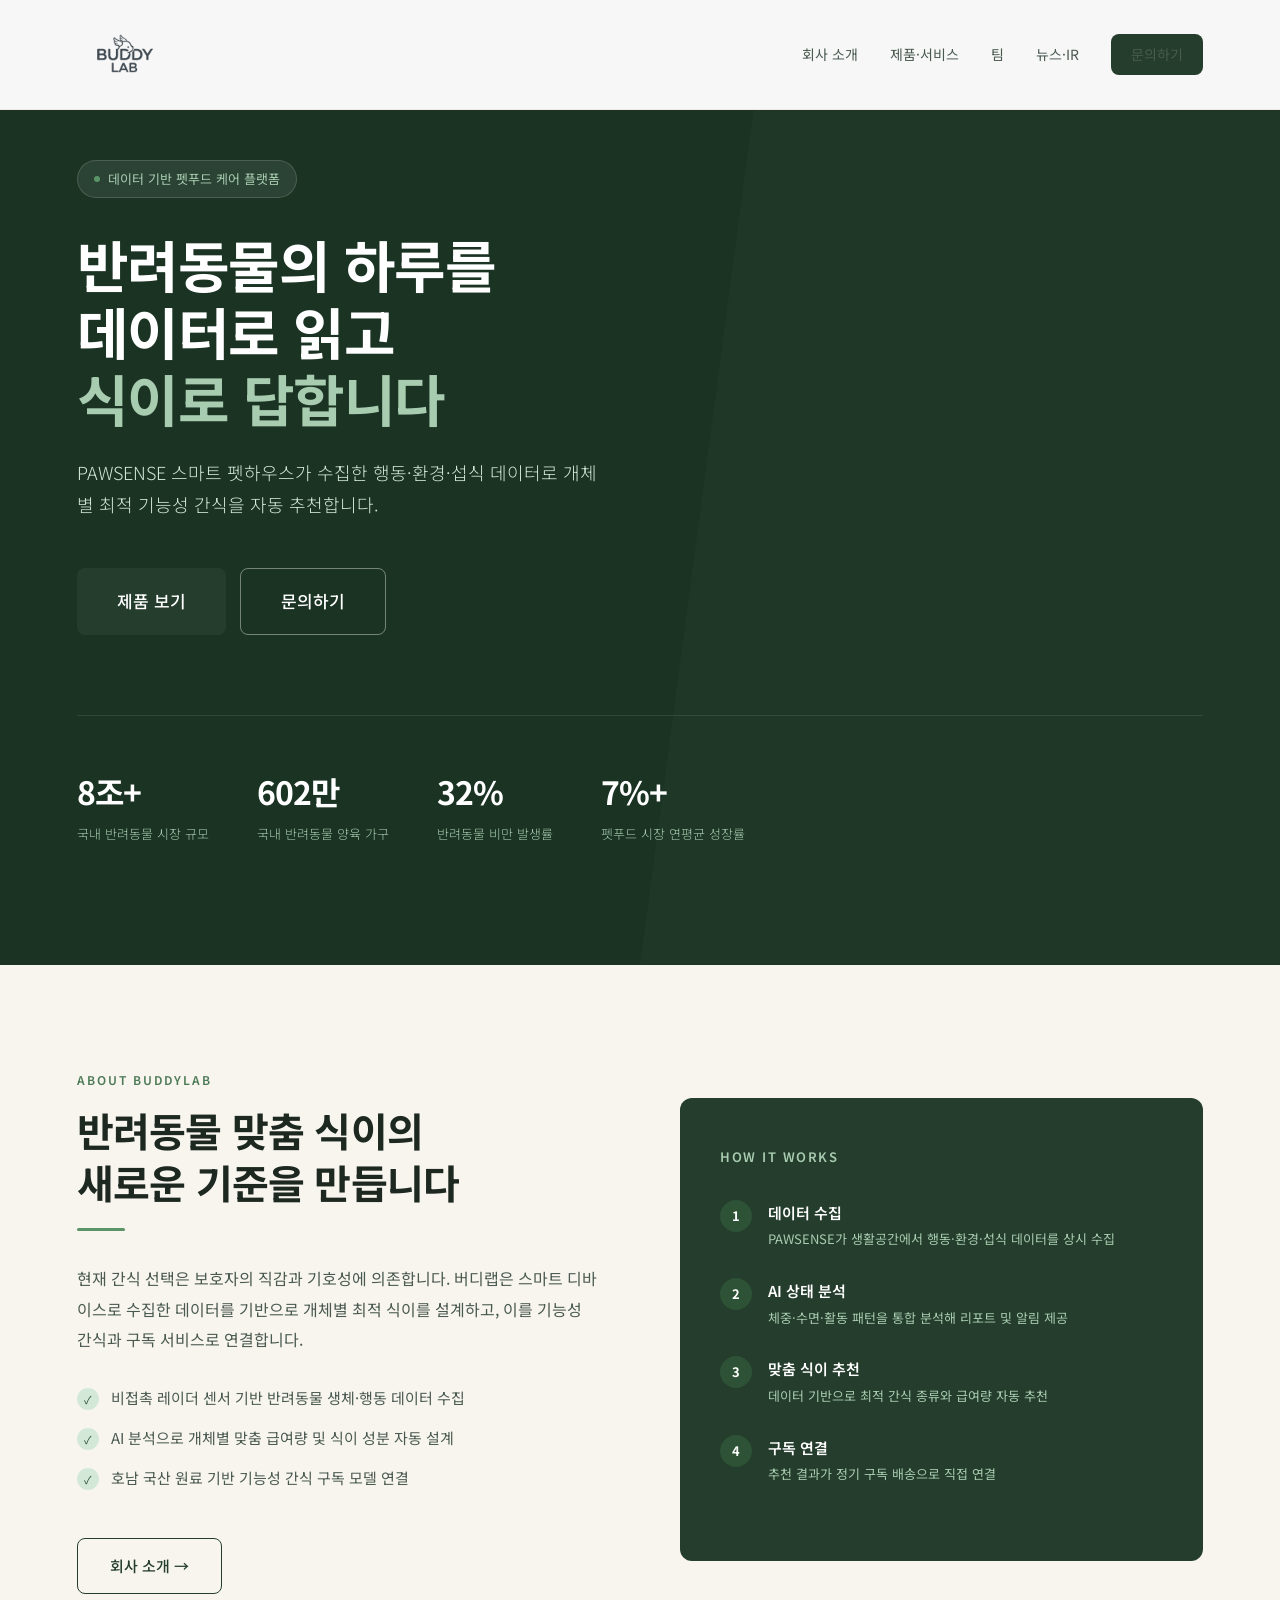
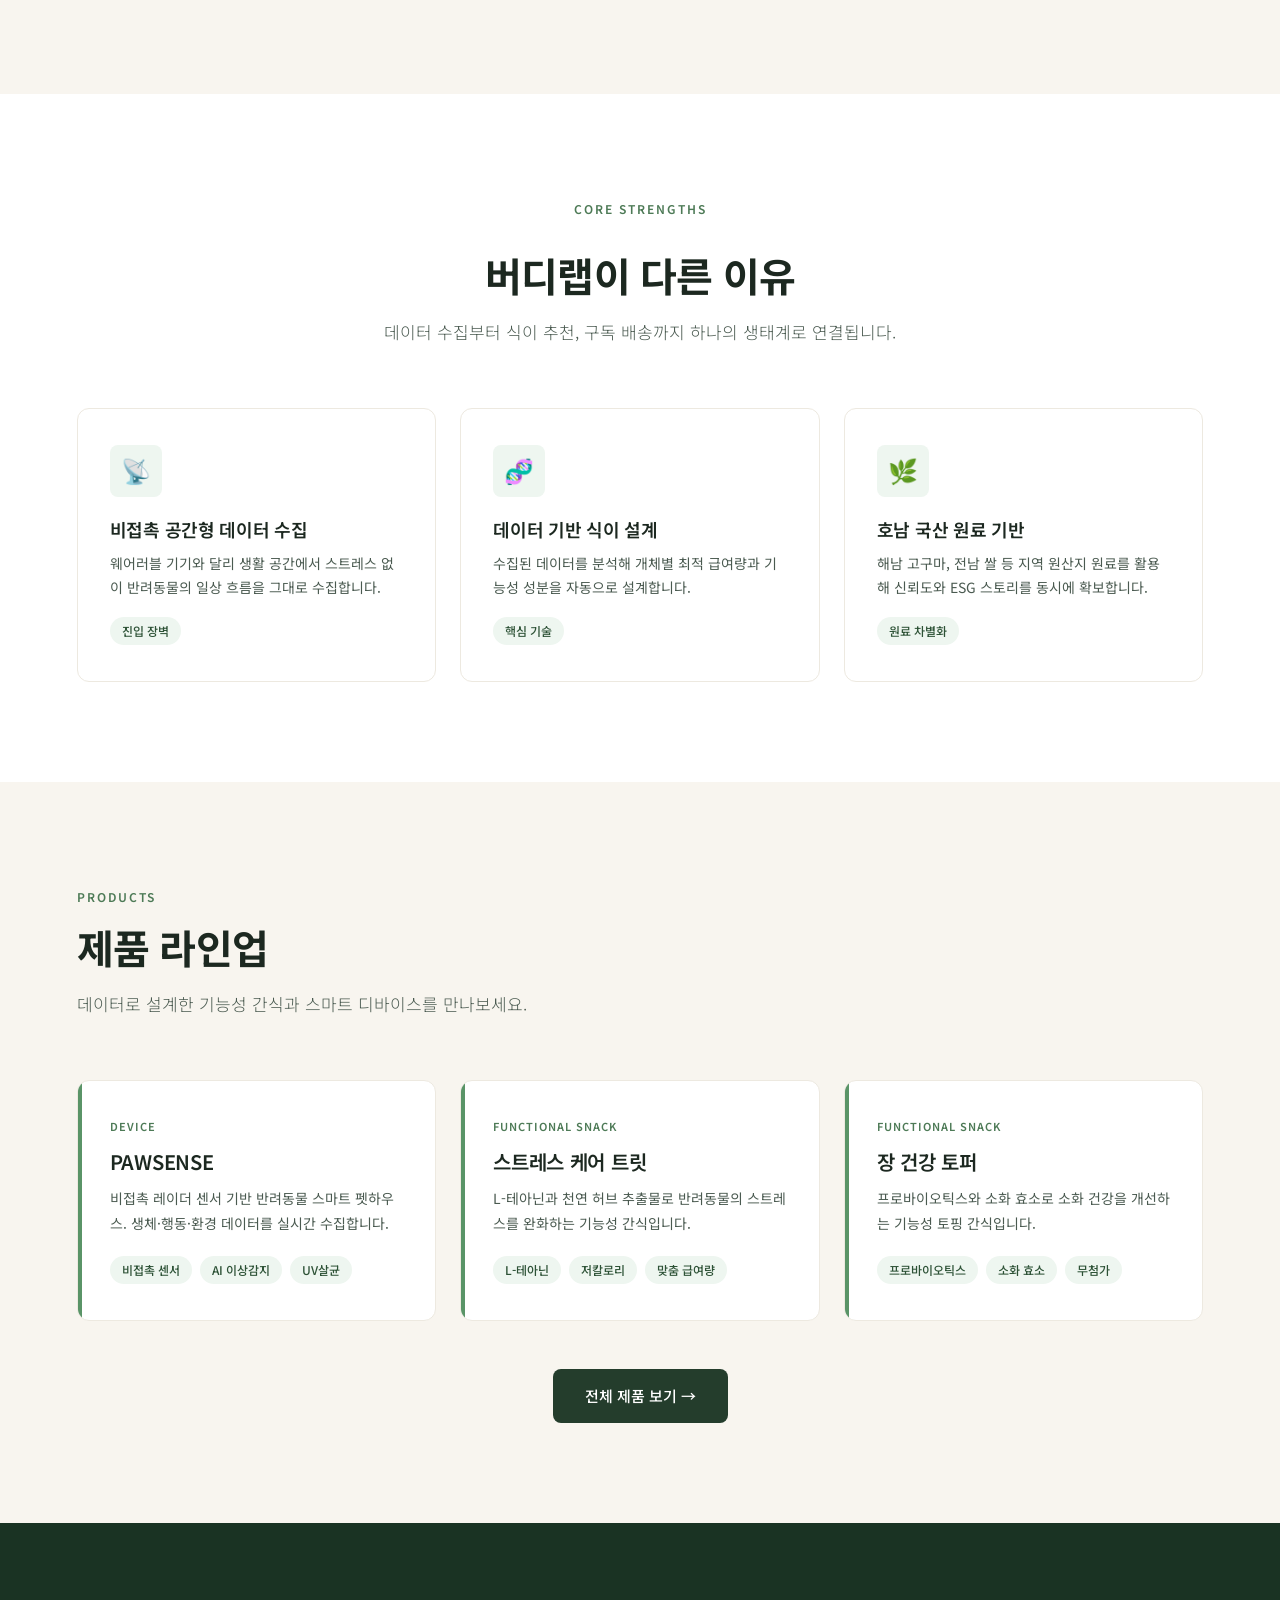
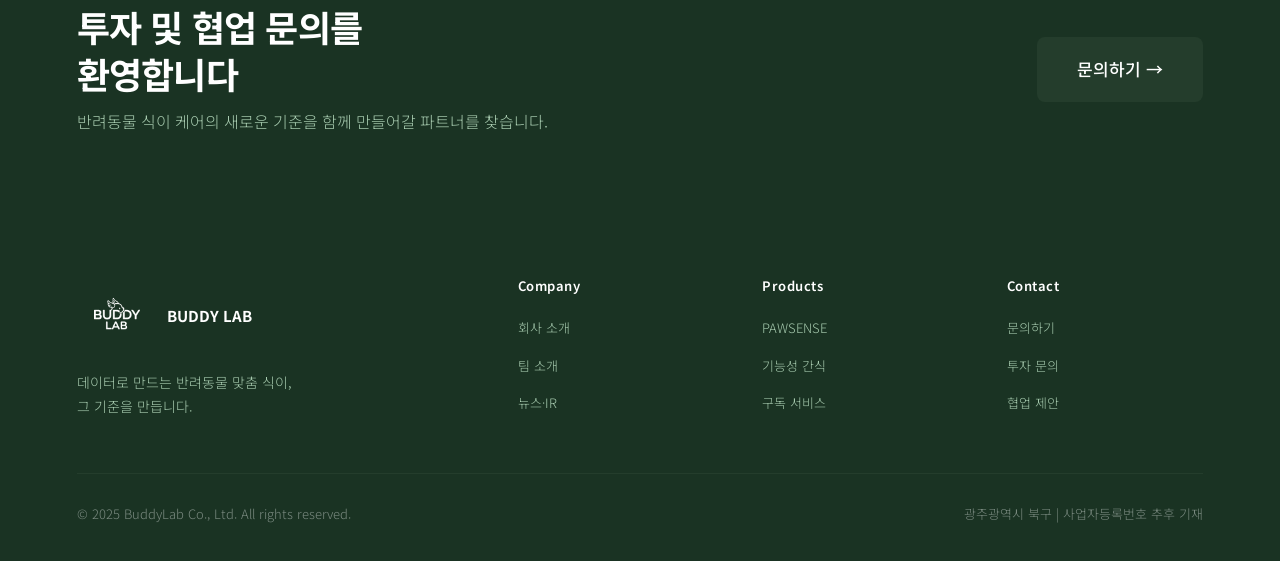
==== index.html @ 19e73e5b "Add files via upload" ====
<!DOCTYPE html>
<html lang="ko">
<head>
<meta charset="UTF-8">
<meta name="viewport" content="width=device-width, initial-scale=1.0">
<title>BuddyLab — 데이터 기반 펫푸드 케어 플랫폼</title>
<meta name="description" content="스마트 펫하우스 PAWSENSE 데이터로 반려동물 맞춤 기능성 간식을 추천하는 버디랩입니다.">
<link rel="preconnect" href="https://fonts.googleapis.com">
<link href="https://fonts.googleapis.com/css2?family=Noto+Sans+KR:wght@300;400;500;600;700&display=swap" rel="stylesheet">
<link rel="stylesheet" href="style.css">
<style>
/* ── HERO ── */
.hero {
  padding: 160px 6% 120px;
  background: var(--g900);
  position: relative; overflow: hidden;
}
.hero::after {
  content: '';
  position: absolute; bottom: 0; right: 0;
  width: 50%; height: 100%;
  background: var(--g800);
  clip-path: polygon(20% 0, 100% 0, 100% 100%, 0% 100%);
  opacity: .4;
}
.hero-inner { max-width: 1200px; margin: 0 auto; position: relative; z-index: 1; }
.hero-label {
  display: inline-flex; align-items: center; gap: 8px;
  background: rgba(255,255,255,.08); border: 1px solid rgba(255,255,255,.15);
  padding: 7px 16px; border-radius: 20px;
  font-size: 13px; color: var(--g200); font-weight: 400; margin-bottom: 32px;
}
.hero-label::before { content: ''; width: 6px; height: 6px; background: var(--g400); border-radius: 50%; }
.hero h1 { color: var(--white); margin-bottom: 24px; max-width: 700px; }
.hero h1 em { font-style: normal; color: var(--g200); }
.hero-desc { font-size: 18px; color: var(--g100); font-weight: 300; line-height: 1.8; max-width: 520px; margin-bottom: 48px; }
.hero-cta { display: flex; gap: 14px; flex-wrap: wrap; }
.hero-stats {
  display: flex; gap: 48px; margin-top: 80px;
  padding-top: 48px; border-top: 1px solid rgba(255,255,255,.1);
  flex-wrap: wrap;
}
.hero-stat-num { font-size: 32px; font-weight: 700; color: var(--white); letter-spacing: -1px; }
.hero-stat-label { font-size: 13px; color: var(--g200); margin-top: 4px; font-weight: 300; }

/* ── INTRO ── */
.intro { padding: 100px 6%; background: var(--cream); }
.intro-inner { max-width: 1200px; margin: 0 auto; display: grid; grid-template-columns: 1fr 1fr; gap: 80px; align-items: center; }
.intro-text h2 { margin-bottom: 20px; }
.intro-text p { font-size: 16px; line-height: 1.9; margin-bottom: 32px; }
.intro-list li { display: flex; align-items: flex-start; gap: 12px; margin-bottom: 16px; }
.intro-check { width: 22px; height: 22px; background: var(--g100); border-radius: 50%; display: flex; align-items: center; justify-content: center; font-size: 11px; color: var(--g700); flex-shrink: 0; margin-top: 2px; }
.intro-list li span { font-size: 15px; color: var(--txt2); line-height: 1.6; }
.intro-visual {
  background: var(--g800); border-radius: var(--radius);
  padding: 48px 40px; color: var(--white);
}
.intro-visual-title { font-size: 13px; font-weight: 600; letter-spacing: 1.5px; text-transform: uppercase; color: var(--g200); margin-bottom: 32px; }
.flow-item { display: flex; align-items: flex-start; gap: 16px; margin-bottom: 28px; }
.flow-num { width: 32px; height: 32px; background: var(--g700); border-radius: 50%; display: flex; align-items: center; justify-content: center; font-size: 13px; font-weight: 700; color: var(--white); flex-shrink: 0; }
.flow-item h4 { color: var(--white); font-size: 15px; margin-bottom: 4px; }
.flow-item p { color: var(--g200); font-size: 13px; line-height: 1.6; }

/* ── FEATURES ── */
.features { padding: 100px 6%; }
.features-inner { max-width: 1200px; margin: 0 auto; }

/* ── PRODUCTS PREVIEW ── */
.products-preview { padding: 100px 6%; background: var(--cream); }
.products-preview-inner { max-width: 1200px; margin: 0 auto; }
.product-preview-card {
  background: var(--white); border: 1px solid var(--beige); border-radius: var(--radius);
  padding: 36px 32px; position: relative; overflow: hidden;
}
.product-preview-card::before {
  content: ''; position: absolute; top: 0; left: 0;
  width: 4px; height: 100%; background: var(--g400);
}
.product-tag { font-size: 11px; font-weight: 600; color: var(--g500); letter-spacing: 1px; text-transform: uppercase; margin-bottom: 12px; }
.product-preview-card h3 { margin-bottom: 10px; font-size: 20px; }
.product-preview-card p { font-size: 14px; margin-bottom: 20px; }
.product-feature-list { display: flex; flex-wrap: wrap; gap: 8px; }
.product-feature-list span { background: var(--g50); color: var(--g700); padding: 4px 12px; border-radius: 20px; font-size: 12px; font-weight: 500; }

/* ── CTA BAND ── */
.cta-band { padding: 80px 6%; background: var(--g900); }
.cta-band-inner { max-width: 1200px; margin: 0 auto; display: flex; align-items: center; justify-content: space-between; gap: 40px; flex-wrap: wrap; }
.cta-band h2 { color: var(--white); max-width: 480px; font-size: clamp(22px, 3vw, 36px); }
.cta-band p { color: var(--g200); font-size: 16px; font-weight: 300; margin-top: 10px; }

@media (max-width: 900px) {
  .intro-inner { grid-template-columns: 1fr; gap: 48px; }
}
@media (max-width: 600px) {
  .hero-stats { gap: 28px; }
}
</style>
</head>
<body>

<!-- NAV -->
<nav class="nav">
  <div class="nav-inner">
    <a href="index.html" class="nav-logo">
      <img src="images/logo.png" alt="BuddyLab">
    </a>
    <div class="nav-menu">
      <a href="about.html">회사 소개</a>
      <a href="products.html">제품·서비스</a>
      <a href="team.html">팀</a>
      <a href="news.html">뉴스·IR</a>
      <a href="contact.html" class="nav-cta">문의하기</a>
    </div>
  </div>
</nav>

<!-- HERO -->
<section class="hero">
  <div class="hero-inner">
    <div class="hero-label">데이터 기반 펫푸드 케어 플랫폼</div>
    <h1>반려동물의 하루를<br>데이터로 읽고<br><em>식이로 답합니다</em></h1>
    <p class="hero-desc">PAWSENSE 스마트 펫하우스가 수집한 행동·환경·섭식 데이터로 개체별 최적 기능성 간식을 자동 추천합니다.</p>
    <div class="hero-cta">
      <a href="products.html" class="btn btn-primary btn-lg">제품 보기</a>
      <a href="contact.html" class="btn btn-outline btn-lg" style="color:var(--white); border-color:rgba(255,255,255,.4);">문의하기</a>
    </div>
    <div class="hero-stats">
      <div>
        <div class="hero-stat-num">8조+</div>
        <div class="hero-stat-label">국내 반려동물 시장 규모</div>
      </div>
      <div>
        <div class="hero-stat-num">602만</div>
        <div class="hero-stat-label">국내 반려동물 양육 가구</div>
      </div>
      <div>
        <div class="hero-stat-num">32%</div>
        <div class="hero-stat-label">반려동물 비만 발생률</div>
      </div>
      <div>
        <div class="hero-stat-num">7%+</div>
        <div class="hero-stat-label">펫푸드 시장 연평균 성장률</div>
      </div>
    </div>
  </div>
</section>

<!-- INTRO -->
<section class="intro">
  <div class="intro-inner">
    <div class="intro-text">
      <span class="section-label">About BuddyLab</span>
      <h2>반려동물 맞춤 식이의<br>새로운 기준을 만듭니다</h2>
      <div class="divider"></div>
      <p>현재 간식 선택은 보호자의 직감과 기호성에 의존합니다. 버디랩은 스마트 디바이스로 수집한 데이터를 기반으로 개체별 최적 식이를 설계하고, 이를 기능성 간식과 구독 서비스로 연결합니다.</p>
      <ul class="intro-list">
        <li><div class="intro-check">✓</div><span>비접촉 레이더 센서 기반 반려동물 생체·행동 데이터 수집</span></li>
        <li><div class="intro-check">✓</div><span>AI 분석으로 개체별 맞춤 급여량 및 식이 성분 자동 설계</span></li>
        <li><div class="intro-check">✓</div><span>호남 국산 원료 기반 기능성 간식 구독 모델 연결</span></li>
      </ul>
      <a href="about.html" class="btn btn-outline mt-32">회사 소개 →</a>
    </div>
    <div class="intro-visual">
      <div class="intro-visual-title">How It Works</div>
      <div class="flow-item">
        <div class="flow-num">1</div>
        <div>
          <h4>데이터 수집</h4>
          <p>PAWSENSE가 생활공간에서 행동·환경·섭식 데이터를 상시 수집</p>
        </div>
      </div>
      <div class="flow-item">
        <div class="flow-num">2</div>
        <div>
          <h4>AI 상태 분석</h4>
          <p>체중·수면·활동 패턴을 통합 분석해 리포트 및 알림 제공</p>
        </div>
      </div>
      <div class="flow-item">
        <div class="flow-num">3</div>
        <div>
          <h4>맞춤 식이 추천</h4>
          <p>데이터 기반으로 최적 간식 종류와 급여량 자동 추천</p>
        </div>
      </div>
      <div class="flow-item">
        <div class="flow-num">4</div>
        <div>
          <h4>구독 연결</h4>
          <p>추천 결과가 정기 구독 배송으로 직접 연결</p>
        </div>
      </div>
    </div>
  </div>
</section>

<!-- FEATURES -->
<section class="features">
  <div class="features-inner">
    <div class="text-center mb-16">
      <span class="section-label">Core Strengths</span>
    </div>
    <h2 class="text-center section-title">버디랩이 다른 이유</h2>
    <p class="section-desc center">데이터 수집부터 식이 추천, 구독 배송까지 하나의 생태계로 연결됩니다.</p>
    <div class="grid-3">
      <div class="card">
        <div class="card-icon">📡</div>
        <h3>비접촉 공간형 데이터 수집</h3>
        <p>웨어러블 기기와 달리 생활 공간에서 스트레스 없이 반려동물의 일상 흐름을 그대로 수집합니다.</p>
        <div class="mt-16"><span class="badge badge-green">진입 장벽</span></div>
      </div>
      <div class="card">
        <div class="card-icon">🧬</div>
        <h3>데이터 기반 식이 설계</h3>
        <p>수집된 데이터를 분석해 개체별 최적 급여량과 기능성 성분을 자동으로 설계합니다.</p>
        <div class="mt-16"><span class="badge badge-green">핵심 기술</span></div>
      </div>
      <div class="card">
        <div class="card-icon">🌿</div>
        <h3>호남 국산 원료 기반</h3>
        <p>해남 고구마, 전남 쌀 등 지역 원산지 원료를 활용해 신뢰도와 ESG 스토리를 동시에 확보합니다.</p>
        <div class="mt-16"><span class="badge badge-green">원료 차별화</span></div>
      </div>
    </div>
  </div>
</section>

<!-- PRODUCTS PREVIEW -->
<section class="products-preview">
  <div class="products-preview-inner">
    <span class="section-label">Products</span>
    <h2 class="section-title">제품 라인업</h2>
    <p class="section-desc">데이터로 설계한 기능성 간식과 스마트 디바이스를 만나보세요.</p>
    <div class="grid-3">
      <div class="product-preview-card">
        <div class="product-tag">Device</div>
        <h3>PAWSENSE</h3>
        <p>비접촉 레이더 센서 기반 반려동물 스마트 펫하우스. 생체·행동·환경 데이터를 실시간 수집합니다.</p>
        <div class="product-feature-list">
          <span>비접촉 센서</span><span>AI 이상감지</span><span>UV살균</span>
        </div>
      </div>
      <div class="product-preview-card">
        <div class="product-tag">Functional Snack</div>
        <h3>스트레스 케어 트릿</h3>
        <p>L-테아닌과 천연 허브 추출물로 반려동물의 스트레스를 완화하는 기능성 간식입니다.</p>
        <div class="product-feature-list">
          <span>L-테아닌</span><span>저칼로리</span><span>맞춤 급여량</span>
        </div>
      </div>
      <div class="product-preview-card">
        <div class="product-tag">Functional Snack</div>
        <h3>장 건강 토퍼</h3>
        <p>프로바이오틱스와 소화 효소로 소화 건강을 개선하는 기능성 토핑 간식입니다.</p>
        <div class="product-feature-list">
          <span>프로바이오틱스</span><span>소화 효소</span><span>무첨가</span>
        </div>
      </div>
    </div>
    <div class="text-center mt-48">
      <a href="products.html" class="btn btn-primary">전체 제품 보기 →</a>
    </div>
  </div>
</section>

<!-- CTA BAND -->
<section class="cta-band">
  <div class="cta-band-inner">
    <div>
      <h2>투자 및 협업 문의를<br>환영합니다</h2>
      <p>반려동물 식이 케어의 새로운 기준을 함께 만들어갈 파트너를 찾습니다.</p>
    </div>
    <div>
      <a href="contact.html" class="btn btn-primary btn-lg">문의하기 →</a>
    </div>
  </div>
</section>

<!-- FOOTER -->
<footer class="footer">
  <div class="footer-inner">
    <div>
      <div class="footer-logo">
        <img src="images/logo-white.png" alt="BuddyLab">
        <span class="footer-logo-text">BUDDY LAB</span>
      </div>
      <p class="footer-tagline">데이터로 만드는 반려동물 맞춤 식이,<br>그 기준을 만듭니다.</p>
    </div>
    <div class="footer-col">
      <h5>Company</h5>
      <ul>
        <li><a href="about.html">회사 소개</a></li>
        <li><a href="team.html">팀 소개</a></li>
        <li><a href="news.html">뉴스·IR</a></li>
      </ul>
    </div>
    <div class="footer-col">
      <h5>Products</h5>
      <ul>
        <li><a href="products.html">PAWSENSE</a></li>
        <li><a href="products.html">기능성 간식</a></li>
        <li><a href="products.html">구독 서비스</a></li>
      </ul>
    </div>
    <div class="footer-col">
      <h5>Contact</h5>
      <ul>
        <li><a href="contact.html">문의하기</a></li>
        <li><a href="contact.html">투자 문의</a></li>
        <li><a href="contact.html">협업 제안</a></li>
      </ul>
    </div>
  </div>
  <div class="footer-bottom">
    <p>© 2025 BuddyLab Co., Ltd. All rights reserved.</p>
    <p>광주광역시 북구 | 사업자등록번호 추후 기재</p>
  </div>
</footer>

</body>
</html>
---- style.css ----
*, *::before, *::after { box-sizing: border-box; margin: 0; padding: 0; }

:root {
  --g900: #1a3323;
  --g800: #243d2c;
  --g700: #2d5236;
  --g600: #3a6644;
  --g500: #4d7a56;
  --g400: #5a9467;
  --g200: #a8ccb0;
  --g100: #d4e8d8;
  --g50:  #eef6f0;
  --cream: #f8f5ef;
  --beige: #ede9e0;
  --beige2: #e2ddd4;
  --txt: #1c2820;
  --txt2: #4a5a50;
  --txt3: #7a8a80;
  --white: #ffffff;
  --radius: 12px;
  --radius-sm: 8px;
  --shadow: 0 1px 3px rgba(26,51,35,0.08), 0 4px 12px rgba(26,51,35,0.06);
}

html { scroll-behavior: smooth; font-size: 16px; }

body {
  font-family: 'Noto Sans KR', 'Apple SD Gothic Neo', sans-serif;
  color: var(--txt);
  background: var(--white);
  line-height: 1.7;
}

a { text-decoration: none; color: inherit; }
img { max-width: 100%; display: block; }
ul { list-style: none; }

/* ── TYPOGRAPHY ── */
h1 { font-size: clamp(32px, 5vw, 56px); font-weight: 700; line-height: 1.2; letter-spacing: -1.5px; }
h2 { font-size: clamp(24px, 3.5vw, 40px); font-weight: 700; line-height: 1.3; letter-spacing: -0.8px; }
h3 { font-size: clamp(18px, 2.5vw, 24px); font-weight: 600; line-height: 1.4; letter-spacing: -0.3px; }
h4 { font-size: 17px; font-weight: 600; }
p  { font-size: 16px; line-height: 1.8; color: var(--txt2); }

/* ── NAV ── */
.nav {
  position: fixed; top: 0; left: 0; right: 0; z-index: 999;
  background: rgba(255,255,255,0.96);
  backdrop-filter: blur(12px);
  border-bottom: 1px solid var(--beige);
  height: 110px;
  display: flex; align-items: center;
  padding: 0 6%;
}
.nav-inner {
  width: 100%; max-width: 1200px; margin: 0 auto;
  display: flex; align-items: center; justify-content: space-between;
}
.nav-logo { display: flex; align-items: center; gap: 10px; }
.nav-logo img { height: 96px; width: auto; }
.nav-logo-text { font-size: 16px; font-weight: 700; color: var(--g800); letter-spacing: -0.3px; }
.nav-menu { display: flex; align-items: center; gap: 32px; }
.nav-menu a { font-size: 14px; color: var(--txt2); font-weight: 400; transition: color .2s; }
.nav-menu a:hover, .nav-menu a.active { color: var(--g700); font-weight: 500; }
.nav-cta {
  background: var(--g800); color: var(--white);
  padding: 9px 20px; border-radius: var(--radius-sm);
  font-size: 13px; font-weight: 500;
  transition: background .2s;
}
.nav-cta:hover { background: var(--g700); color: var(--white); }

/* ── BUTTONS ── */
.btn {
  display: inline-flex; align-items: center; gap: 8px;
  padding: 14px 32px; border-radius: var(--radius-sm);
  font-size: 15px; font-weight: 500; cursor: pointer;
  transition: all .2s; border: none;
}
.btn-primary { background: var(--g800); color: var(--white); }
.btn-primary:hover { background: var(--g700); color: var(--white); }
.btn-outline { background: transparent; color: var(--g800); border: 1.5px solid var(--g800); }
.btn-outline:hover { background: var(--g50); }
.btn-sm { padding: 10px 22px; font-size: 14px; }
.btn-lg { padding: 18px 40px; font-size: 17px; }

/* ── SECTION ── */
.section { padding: 100px 6%; }
.section-sm { padding: 60px 6%; }
.container { max-width: 1200px; margin: 0 auto; }
.section-label {
  display: inline-block;
  font-size: 12px; font-weight: 600; letter-spacing: 2px;
  text-transform: uppercase; color: var(--g500);
  margin-bottom: 14px;
}
.section-title { margin-bottom: 16px; }
.section-desc { color: var(--txt2); font-size: 17px; font-weight: 300; max-width: 560px; margin-bottom: 60px; line-height: 1.8; }
.section-desc.center { margin-left: auto; margin-right: auto; text-align: center; }
.text-center { text-align: center; }

/* ── GRID ── */
.grid-2 { display: grid; grid-template-columns: repeat(auto-fit, minmax(300px, 1fr)); gap: 24px; }
.grid-3 { display: grid; grid-template-columns: repeat(auto-fit, minmax(260px, 1fr)); gap: 24px; }
.grid-4 { display: grid; grid-template-columns: repeat(auto-fit, minmax(220px, 1fr)); gap: 20px; }

/* ── CARDS ── */
.card {
  background: var(--white);
  border: 1px solid var(--beige);
  border-radius: var(--radius);
  padding: 36px 32px;
  transition: box-shadow .25s, transform .25s;
}
.card:hover { box-shadow: var(--shadow); transform: translateY(-2px); }
.card-icon {
  width: 52px; height: 52px;
  background: var(--g50);
  border-radius: var(--radius-sm);
  display: flex; align-items: center; justify-content: center;
  font-size: 24px; margin-bottom: 20px;
}
.card h3 { margin-bottom: 10px; font-size: 18px; }
.card p { font-size: 14px; line-height: 1.7; }
.card-dark {
  background: var(--g800);
  border-color: var(--g700);
}
.card-dark h3, .card-dark h4 { color: var(--white); }
.card-dark p { color: var(--g200); }
.card-dark .card-icon { background: var(--g700); }

/* ── TAGS / BADGES ── */
.badge {
  display: inline-block; padding: 4px 12px; border-radius: 20px;
  font-size: 12px; font-weight: 500;
}
.badge-green { background: var(--g50); color: var(--g700); }
.badge-dark { background: var(--g800); color: var(--white); }
.badge-cream { background: var(--beige); color: var(--txt2); }

/* ── DIVIDER ── */
.divider { width: 48px; height: 3px; background: var(--g400); border-radius: 2px; margin: 20px 0 32px; }
.divider.center { margin-left: auto; margin-right: auto; }

/* ── FOOTER ── */
.footer {
  background: var(--g900); color: var(--g200);
  padding: 60px 6% 36px;
}
.footer-inner {
  max-width: 1200px; margin: 0 auto;
  display: grid; grid-template-columns: 2fr 1fr 1fr 1fr; gap: 48px;
}
.footer-logo { display: flex; align-items: center; gap: 10px; margin-bottom: 16px; }
.footer-logo img { height: 80px; width: auto; }
.footer-logo-text { font-size: 15px; font-weight: 700; color: var(--white); }
.footer-tagline { font-size: 14px; color: var(--g200); line-height: 1.7; font-weight: 300; }
.footer-col h5 { font-size: 13px; font-weight: 600; color: var(--white); margin-bottom: 16px; letter-spacing: 0.5px; }
.footer-col ul li { margin-bottom: 10px; }
.footer-col ul li a { font-size: 13px; color: var(--g200); transition: color .2s; font-weight: 300; }
.footer-col ul li a:hover { color: var(--white); }
.footer-bottom {
  max-width: 1200px; margin: 48px auto 0;
  padding-top: 28px; border-top: 1px solid var(--g800);
  display: flex; justify-content: space-between; align-items: center;
  flex-wrap: wrap; gap: 12px;
}
.footer-bottom p { font-size: 13px; color: var(--txt3); font-weight: 300; }

/* ── PAGE HERO ── */
.page-hero {
  padding: 140px 6% 80px;
  background: var(--cream);
}
.page-hero-inner { max-width: 1200px; margin: 0 auto; }

/* ── UTILS ── */
.mt-8  { margin-top: 8px; }
.mt-16 { margin-top: 16px; }
.mt-24 { margin-top: 24px; }
.mt-32 { margin-top: 32px; }
.mt-48 { margin-top: 48px; }
.mb-8  { margin-bottom: 8px; }
.mb-16 { margin-bottom: 16px; }
.flex { display: flex; }
.items-center { align-items: center; }
.gap-12 { gap: 12px; }
.gap-16 { gap: 16px; }
.color-green { color: var(--g500); }
.bg-cream { background: var(--cream); }
.bg-dark { background: var(--g900); }

/* ── MOBILE ── */
@media (max-width: 768px) {
  .nav-menu { display: none; }
  .section { padding: 72px 5%; }
  .footer-inner { grid-template-columns: 1fr 1fr; gap: 32px; }
  .footer-bottom { flex-direction: column; align-items: flex-start; }
}
@media (max-width: 480px) {
  .footer-inner { grid-template-columns: 1fr; }
}
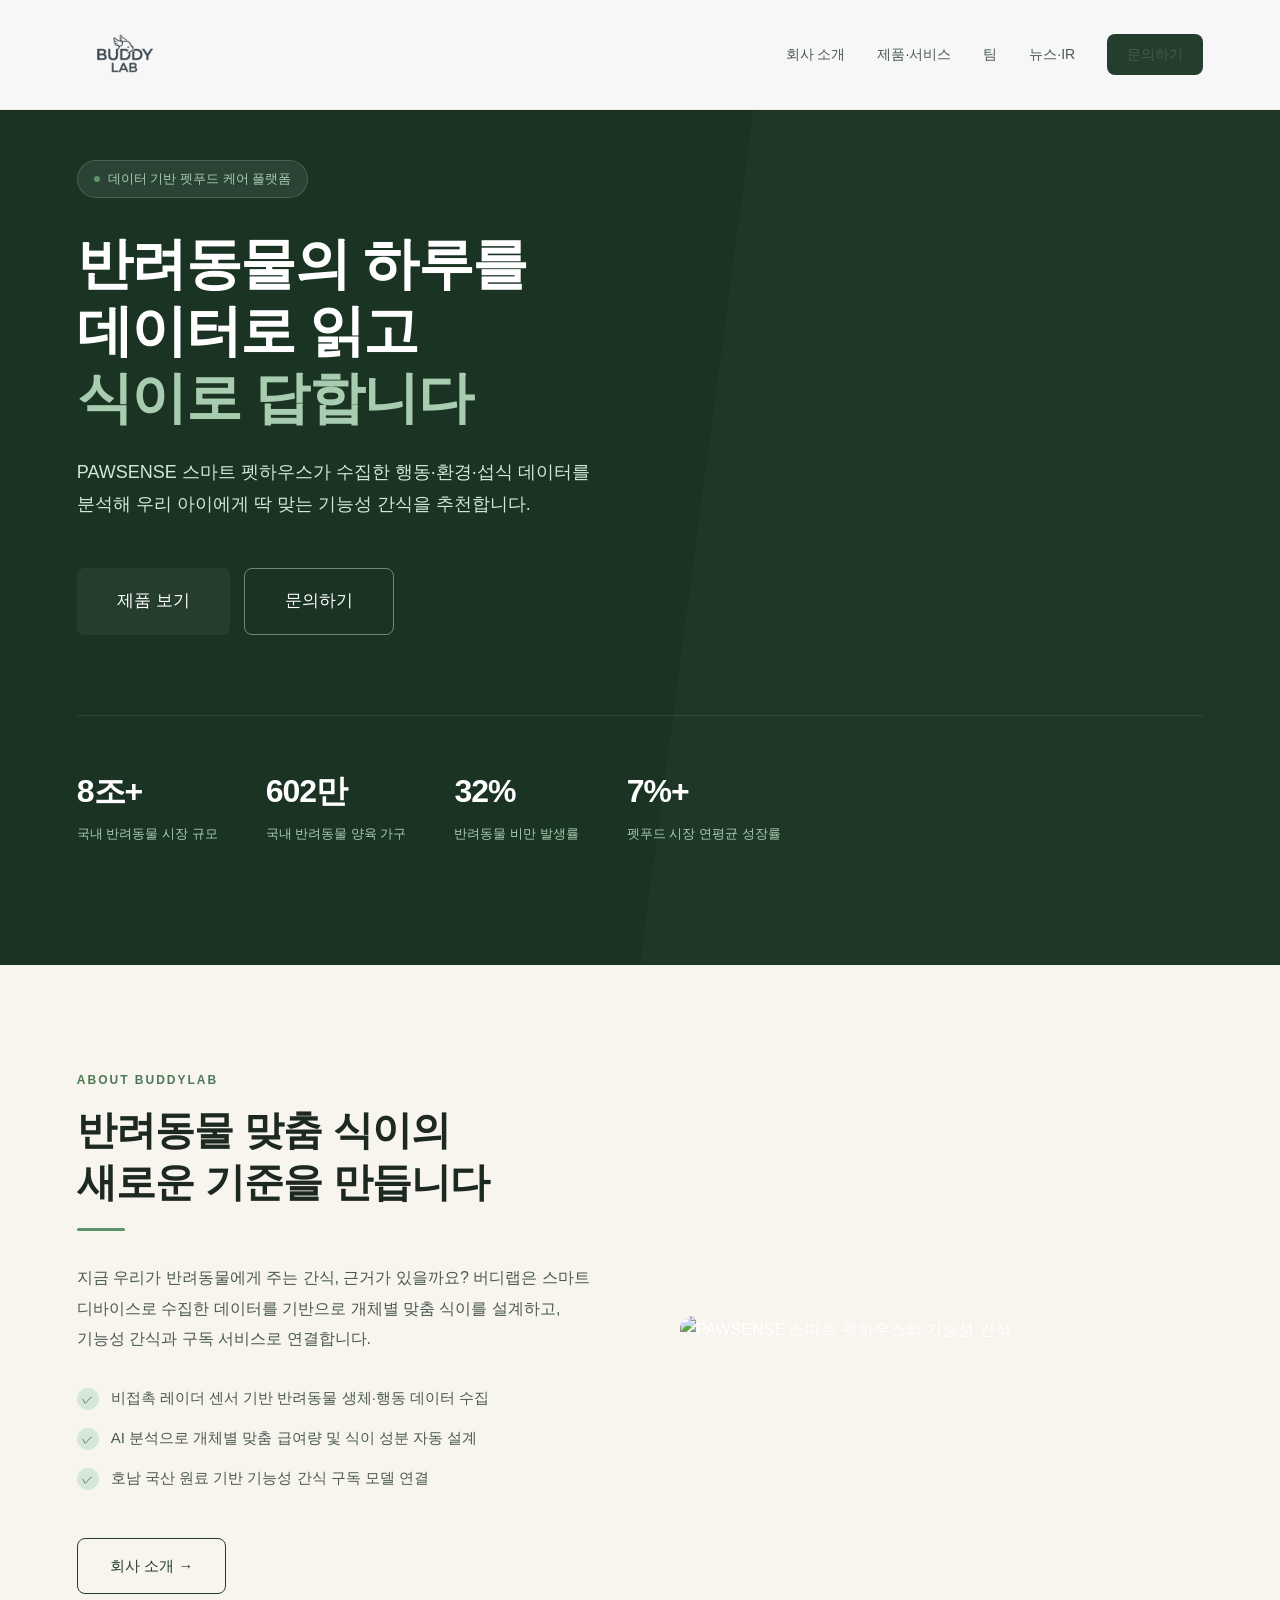
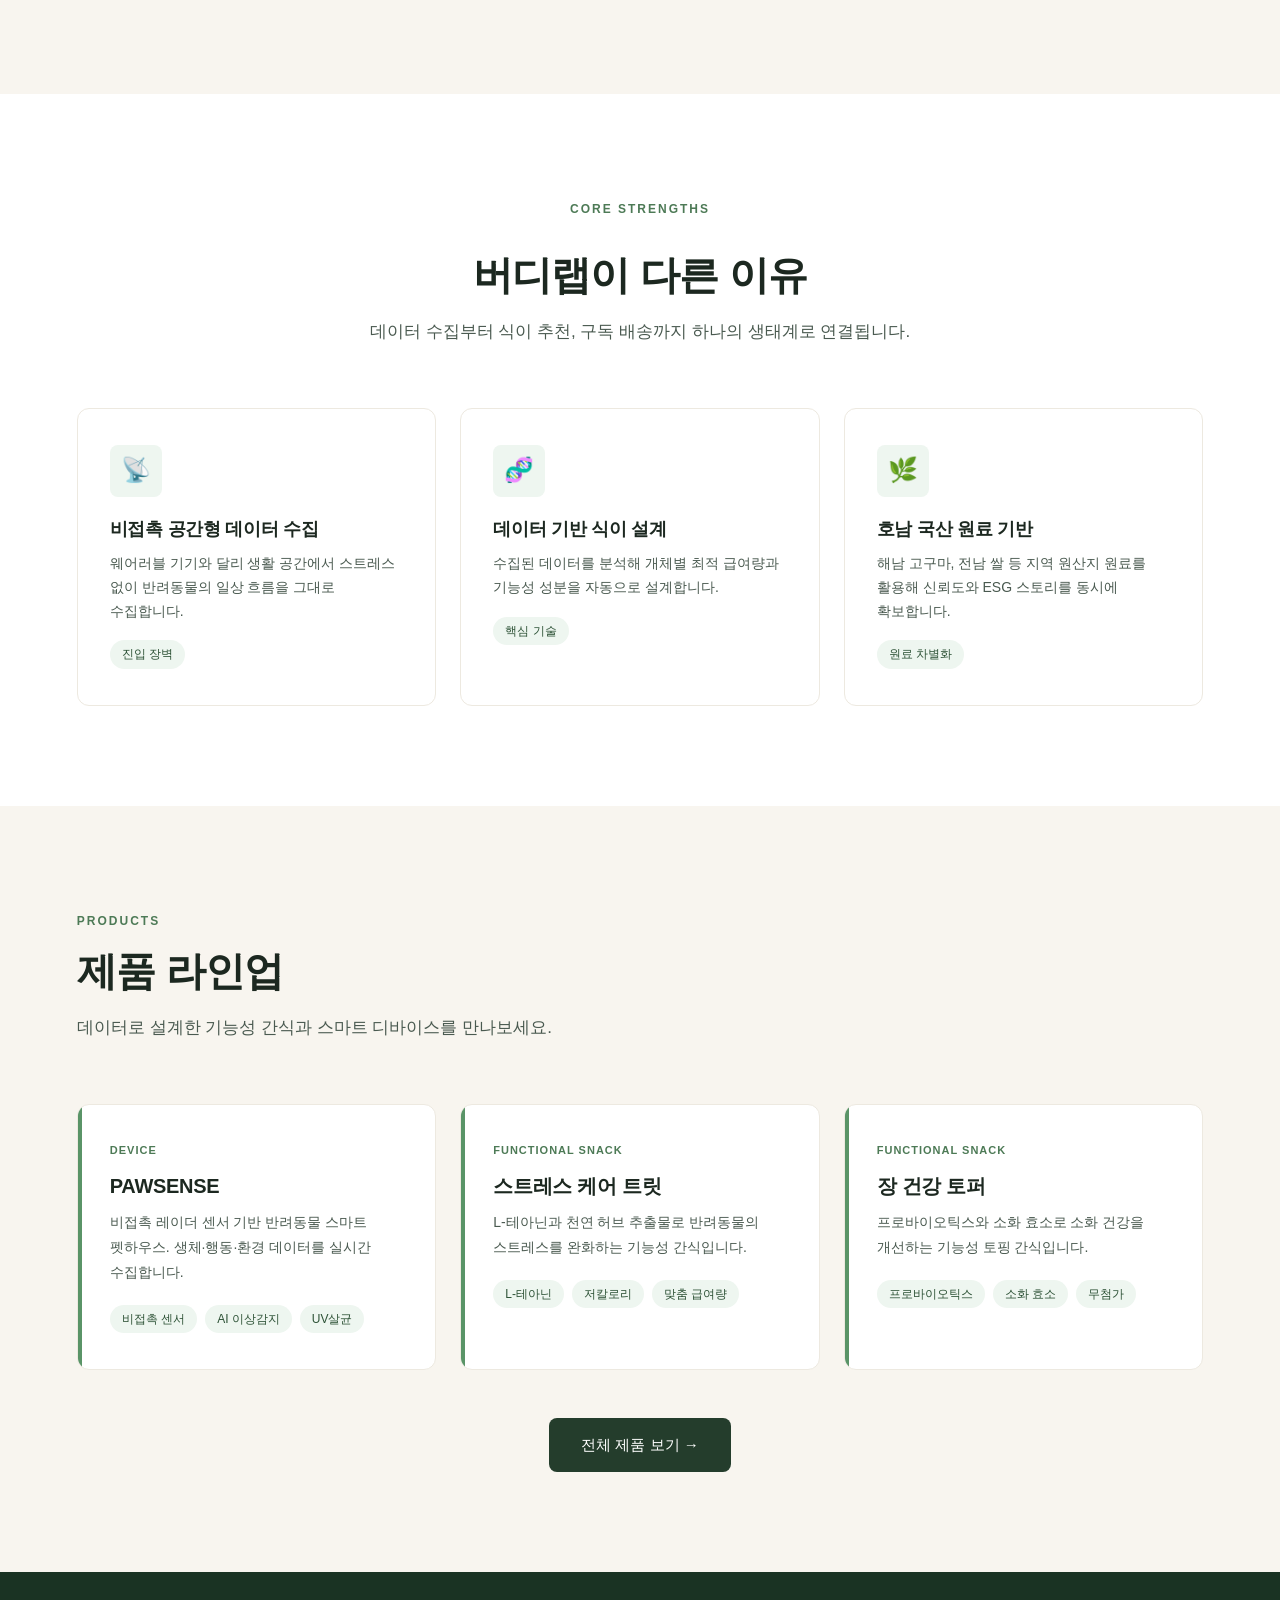
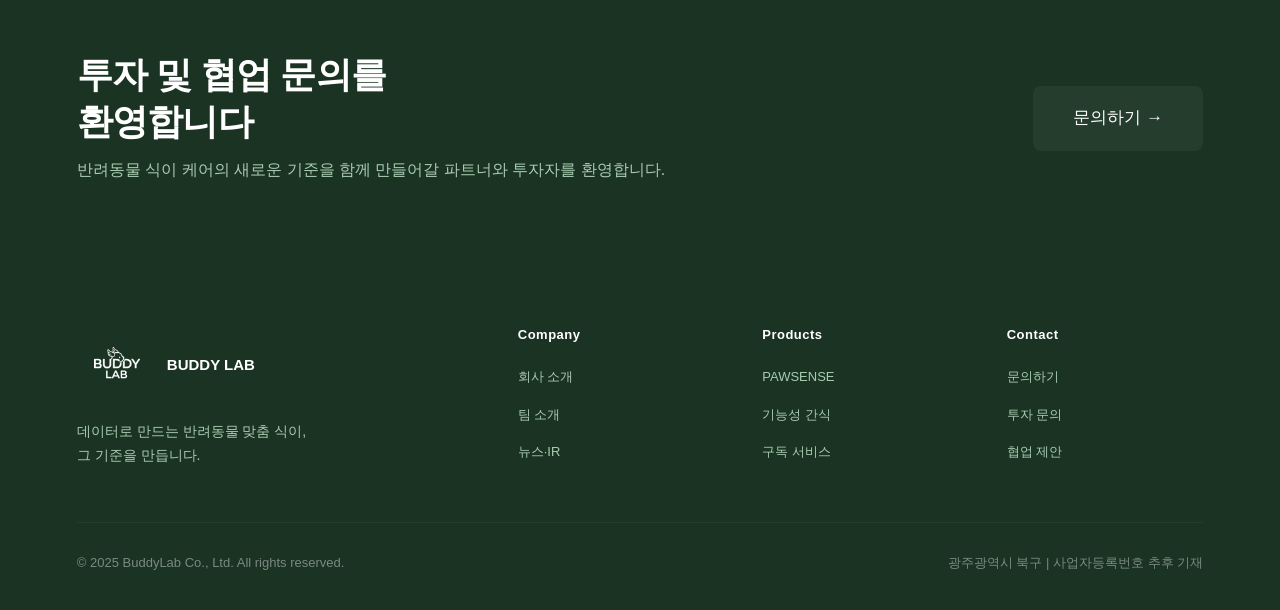
==== commit 381ecfe2: "Add files via upload" ====
--- a/index.html
+++ b/index.html
@@ -5,8 +5,7 @@
 <meta name="viewport" content="width=device-width, initial-scale=1.0">
 <title>BuddyLab — 데이터 기반 펫푸드 케어 플랫폼</title>
 <meta name="description" content="스마트 펫하우스 PAWSENSE 데이터로 반려동물 맞춤 기능성 간식을 추천하는 버디랩입니다.">
-<link rel="preconnect" href="https://fonts.googleapis.com">
-<link href="https://fonts.googleapis.com/css2?family=Noto+Sans+KR:wght@300;400;500;600;700&display=swap" rel="stylesheet">
+<link rel="stylesheet" href="https://cdn.jsdelivr.net/gh/orioncactus/pretendard@v1.3.9/dist/web/static/pretendard.css">
 <link rel="stylesheet" href="style.css">
 <style>
 /* ── HERO ── */
@@ -111,15 +110,25 @@
       <a href="news.html">뉴스·IR</a>
       <a href="contact.html" class="nav-cta">문의하기</a>
     </div>
+    <button class="nav-hamburger" id="hamburger" aria-label="메뉴">
+      <span></span><span></span><span></span>
+    </button>
   </div>
 </nav>
+<div class="nav-mobile-menu" id="mobileMenu">
+<a href="about.html">회사 소개</a>
+      <a href="products.html">제품·서비스</a>
+      <a href="team.html">팀</a>
+      <a href="news.html">뉴스·IR</a>
+      <a href="contact.html" class="nav-cta">문의하기</a>
+</div>
 
 <!-- HERO -->
 <section class="hero">
   <div class="hero-inner">
     <div class="hero-label">데이터 기반 펫푸드 케어 플랫폼</div>
     <h1>반려동물의 하루를<br>데이터로 읽고<br><em>식이로 답합니다</em></h1>
-    <p class="hero-desc">PAWSENSE 스마트 펫하우스가 수집한 행동·환경·섭식 데이터로 개체별 최적 기능성 간식을 자동 추천합니다.</p>
+    <p class="hero-desc">PAWSENSE 스마트 펫하우스가 수집한 행동·환경·섭식 데이터를 분석해 우리 아이에게 딱 맞는 기능성 간식을 추천합니다.</p>
     <div class="hero-cta">
       <a href="products.html" class="btn btn-primary btn-lg">제품 보기</a>
       <a href="contact.html" class="btn btn-outline btn-lg" style="color:var(--white); border-color:rgba(255,255,255,.4);">문의하기</a>
@@ -152,7 +161,7 @@
       <span class="section-label">About BuddyLab</span>
       <h2>반려동물 맞춤 식이의<br>새로운 기준을 만듭니다</h2>
       <div class="divider"></div>
-      <p>현재 간식 선택은 보호자의 직감과 기호성에 의존합니다. 버디랩은 스마트 디바이스로 수집한 데이터를 기반으로 개체별 최적 식이를 설계하고, 이를 기능성 간식과 구독 서비스로 연결합니다.</p>
+      <p>지금 우리가 반려동물에게 주는 간식, 근거가 있을까요? 버디랩은 스마트 디바이스로 수집한 데이터를 기반으로 개체별 맞춤 식이를 설계하고, 기능성 간식과 구독 서비스로 연결합니다.</p>
       <ul class="intro-list">
         <li><div class="intro-check">✓</div><span>비접촉 레이더 센서 기반 반려동물 생체·행동 데이터 수집</span></li>
         <li><div class="intro-check">✓</div><span>AI 분석으로 개체별 맞춤 급여량 및 식이 성분 자동 설계</span></li>
@@ -160,36 +169,8 @@
       </ul>
       <a href="about.html" class="btn btn-outline mt-32">회사 소개 →</a>
     </div>
-    <div class="intro-visual">
-      <div class="intro-visual-title">How It Works</div>
-      <div class="flow-item">
-        <div class="flow-num">1</div>
-        <div>
-          <h4>데이터 수집</h4>
-          <p>PAWSENSE가 생활공간에서 행동·환경·섭식 데이터를 상시 수집</p>
-        </div>
-      </div>
-      <div class="flow-item">
-        <div class="flow-num">2</div>
-        <div>
-          <h4>AI 상태 분석</h4>
-          <p>체중·수면·활동 패턴을 통합 분석해 리포트 및 알림 제공</p>
-        </div>
-      </div>
-      <div class="flow-item">
-        <div class="flow-num">3</div>
-        <div>
-          <h4>맞춤 식이 추천</h4>
-          <p>데이터 기반으로 최적 간식 종류와 급여량 자동 추천</p>
-        </div>
-      </div>
-      <div class="flow-item">
-        <div class="flow-num">4</div>
-        <div>
-          <h4>구독 연결</h4>
-          <p>추천 결과가 정기 구독 배송으로 직접 연결</p>
-        </div>
-      </div>
+    <div class="intro-visual" style="padding:0; overflow:hidden; background:none; border-radius:var(--radius);">
+      <img src="images/pawsense_hero.jpg" alt="PAWSENSE 스마트 펫하우스와 기능성 간식" style="width:100%; height:100%; object-fit:cover; border-radius:var(--radius); display:block;">
     </div>
   </div>
 </section>
@@ -268,7 +249,7 @@
   <div class="cta-band-inner">
     <div>
       <h2>투자 및 협업 문의를<br>환영합니다</h2>
-      <p>반려동물 식이 케어의 새로운 기준을 함께 만들어갈 파트너를 찾습니다.</p>
+      <p>반려동물 식이 케어의 새로운 기준을 함께 만들어갈 파트너와 투자자를 환영합니다.</p>
     </div>
     <div>
       <a href="contact.html" class="btn btn-primary btn-lg">문의하기 →</a>
@@ -317,5 +298,21 @@
   </div>
 </footer>
 
+<script>
+const btn = document.getElementById("hamburger");
+const menu = document.getElementById("mobileMenu");
+if(btn && menu){
+  btn.addEventListener("click", () => {
+    btn.classList.toggle("open");
+    menu.classList.toggle("open");
+  });
+  document.querySelectorAll(".nav-mobile-menu a").forEach(a => {
+    a.addEventListener("click", () => {
+      btn.classList.remove("open");
+      menu.classList.remove("open");
+    });
+  });
+}
+</script>
 </body>
 </html>
--- a/style.css
+++ b/style.css
@@ -25,10 +25,11 @@
 html { scroll-behavior: smooth; font-size: 16px; }
 
 body {
-  font-family: 'Noto Sans KR', 'Apple SD Gothic Neo', sans-serif;
+  font-family: 'Pretendard', 'Apple SD Gothic Neo', sans-serif;
   color: var(--txt);
   background: var(--white);
   line-height: 1.7;
+  word-break: keep-all;
 }
 
 a { text-decoration: none; color: inherit; }
@@ -201,3 +202,61 @@
 @media (max-width: 480px) {
   .footer-inner { grid-template-columns: 1fr; }
 }
+
+/* ── MOBILE NAV ── */
+.nav-hamburger {
+  display: none;
+  flex-direction: column;
+  gap: 5px;
+  cursor: pointer;
+  padding: 8px;
+  background: none;
+  border: none;
+}
+.nav-hamburger span {
+  display: block;
+  width: 24px;
+  height: 2px;
+  background: var(--txt);
+  border-radius: 2px;
+  transition: all .3s;
+}
+.nav-hamburger.open span:nth-child(1) { transform: translateY(7px) rotate(45deg); }
+.nav-hamburger.open span:nth-child(2) { opacity: 0; }
+.nav-hamburger.open span:nth-child(3) { transform: translateY(-7px) rotate(-45deg); }
+
+.nav-mobile-menu {
+  display: none;
+  position: fixed;
+  top: 110px;
+  left: 0; right: 0;
+  background: var(--white);
+  border-bottom: 1px solid var(--beige);
+  padding: 16px 6%;
+  flex-direction: column;
+  gap: 0;
+  z-index: 998;
+  box-shadow: 0 8px 24px rgba(0,0,0,0.08);
+}
+.nav-mobile-menu.open { display: flex; }
+.nav-mobile-menu a {
+  font-size: 16px;
+  color: var(--txt2);
+  padding: 14px 0;
+  border-bottom: 1px solid var(--beige);
+  font-weight: 400;
+}
+.nav-mobile-menu a:last-child { border-bottom: none; }
+.nav-mobile-menu .nav-cta {
+  margin-top: 8px;
+  text-align: center;
+  border-radius: var(--radius-sm);
+  padding: 14px;
+  border-bottom: none;
+  color: var(--white);
+}
+
+@media (max-width: 768px) {
+  .nav-hamburger { display: flex; }
+  .nav-menu { display: none; }
+}
